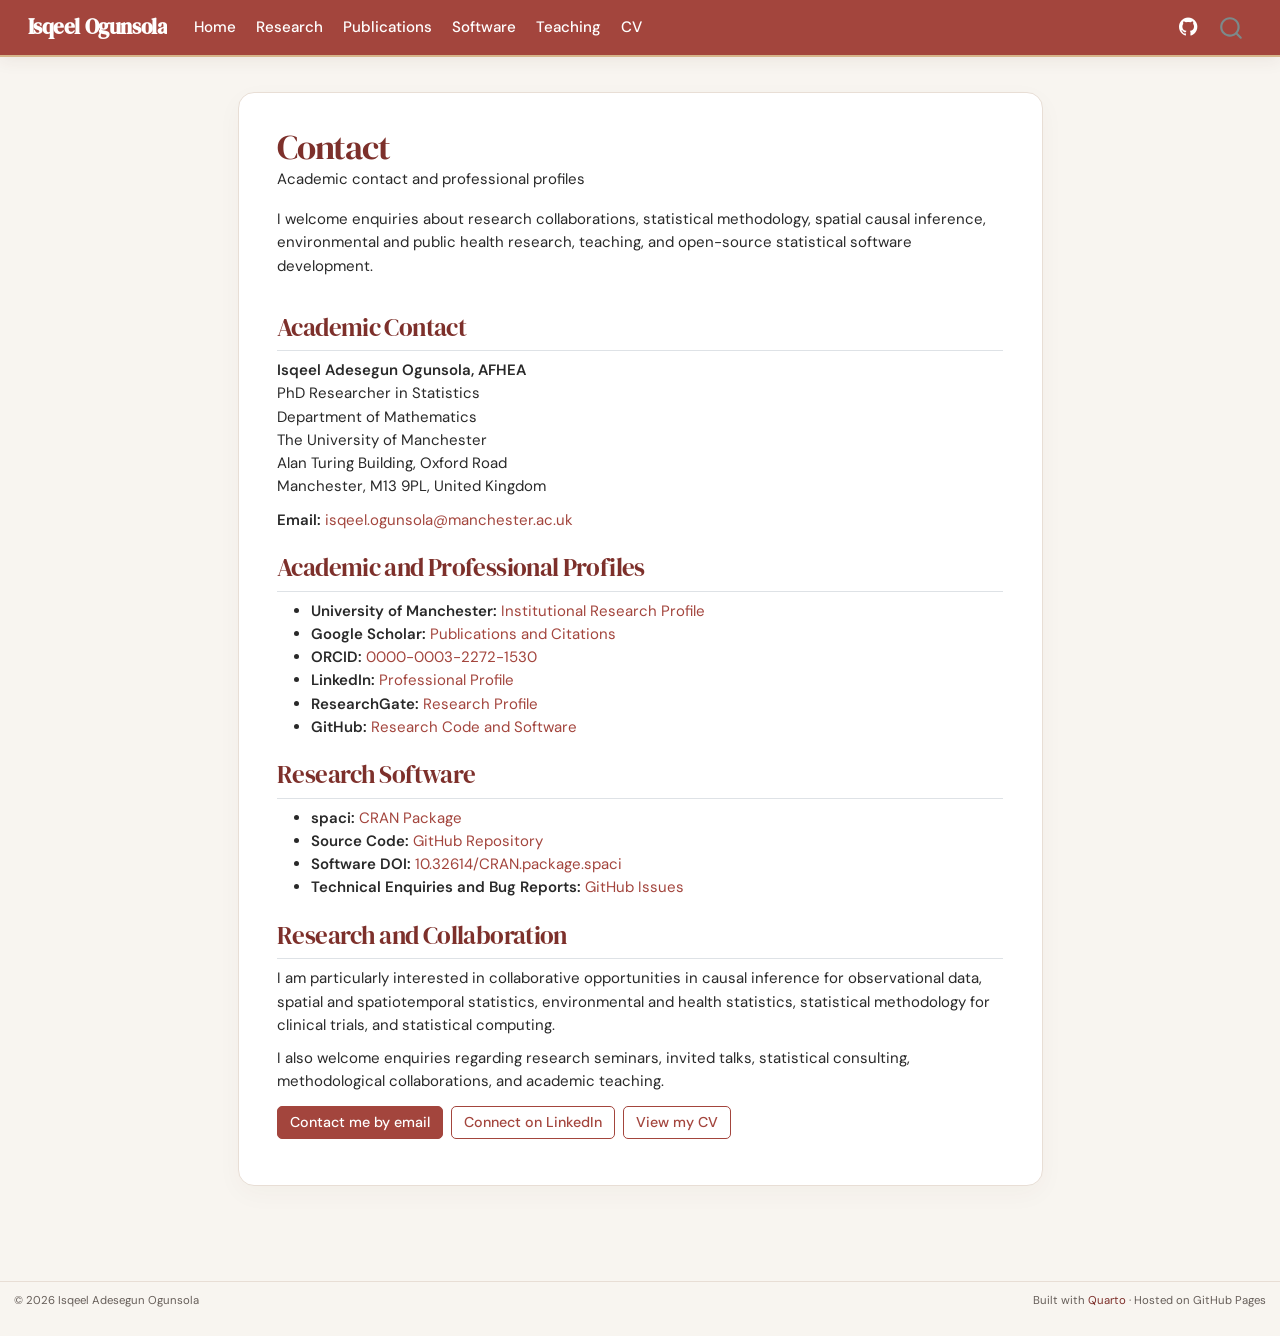
==== contact.html @ f3496611 "Built site for gh-pages" ====
<!DOCTYPE html>
<html xmlns="http://www.w3.org/1999/xhtml" lang="en" xml:lang="en"><head>

<meta charset="utf-8">
<meta name="generator" content="quarto-1.9.36">

<meta name="viewport" content="width=device-width, initial-scale=1.0, user-scalable=yes">

<meta name="description" content="Academic contact and professional profiles">

<title>Contact – Isqeel A. Ogunsola</title>
<style>
/* Default styles provided by pandoc.
** See https://pandoc.org/MANUAL.html#variables-for-html for config info.
*/
code{white-space: pre-wrap;}
span.smallcaps{font-variant: small-caps;}
div.columns{display: flex; gap: min(4vw, 1.5em);}
div.column{flex: auto; overflow-x: auto;}
div.hanging-indent{margin-left: 1.5em; text-indent: -1.5em;}
ul.task-list{list-style: none;}
ul.task-list li input[type="checkbox"] {
  width: 0.8em;
  margin: 0 0.8em 0.2em -1em; /* quarto-specific, see https://github.com/quarto-dev/quarto-cli/issues/4556 */ 
  vertical-align: middle;
}
</style>


<script src="site_libs/quarto-nav/quarto-nav.js"></script>
<script src="site_libs/clipboard/clipboard.min.js"></script>
<script src="site_libs/quarto-search/autocomplete.umd.js"></script>
<script src="site_libs/quarto-search/fuse.min.js"></script>
<script src="site_libs/quarto-search/quarto-search.js"></script>
<meta name="quarto:offset" content="./">
<link href="./assets/favicon.svg" rel="icon" type="image/svg+xml">
<script src="site_libs/quarto-html/quarto.js" type="module"></script>
<script src="site_libs/quarto-html/tabsets/tabsets.js" type="module"></script>
<script src="site_libs/quarto-html/popper.min.js"></script>
<script src="site_libs/quarto-html/tippy.umd.min.js"></script>
<script src="site_libs/quarto-html/anchor.min.js"></script>
<link href="site_libs/quarto-html/tippy.css" rel="stylesheet">
<link href="site_libs/quarto-html/quarto-syntax-highlighting-845c23b38eaddc0f92fda52bfe77a8c8.css" rel="stylesheet" id="quarto-text-highlighting-styles">
<script src="site_libs/bootstrap/bootstrap.min.js"></script>
<link href="site_libs/bootstrap/bootstrap-icons.css" rel="stylesheet">
<link href="site_libs/bootstrap/bootstrap-8cdd60887994a5fa63dda95aa2a8272b.min.css" rel="stylesheet" append-hash="true" id="quarto-bootstrap" data-mode="light">
<script id="quarto-search-options" type="application/json">{
  "location": "navbar",
  "copy-button": false,
  "collapse-after": 3,
  "panel-placement": "end",
  "type": "overlay",
  "limit": 50,
  "keyboard-shortcut": [
    "f",
    "/",
    "s"
  ],
  "show-item-context": false,
  "language": {
    "search-no-results-text": "No results",
    "search-matching-documents-text": "matching documents",
    "search-copy-link-title": "Copy link to search",
    "search-hide-matches-text": "Hide additional matches",
    "search-more-match-text": "more match in this document",
    "search-more-matches-text": "more matches in this document",
    "search-clear-button-title": "Clear",
    "search-text-placeholder": "",
    "search-detached-cancel-button-title": "Cancel",
    "search-submit-button-title": "Submit",
    "search-label": "Search"
  }
}</script>
<style>html{ scroll-behavior: smooth; }</style>


<link rel="stylesheet" href="styles.css">
<meta property="og:title" content="Contact – Isqeel A. Ogunsola">
<meta property="og:description" content="Academic contact and professional profiles">
<meta property="og:site_name" content="Isqeel A. Ogunsola">
</head>

<body class="nav-fixed fullcontent quarto-light">

<div id="quarto-search-results"></div>
  <header id="quarto-header" class="headroom fixed-top">
    <nav class="navbar navbar-expand-lg " data-bs-theme="dark">
      <div class="navbar-container container-fluid">
      <div class="navbar-brand-container mx-auto">
    <a class="navbar-brand" href="./index.html">
    <span class="navbar-title">Isqeel Ogunsola</span>
    </a>
  </div>
            <div id="quarto-search" class="" title="Search"></div>
          <button class="navbar-toggler" type="button" data-bs-toggle="collapse" data-bs-target="#navbarCollapse" aria-controls="navbarCollapse" role="menu" aria-expanded="false" aria-label="Toggle navigation" onclick="if (window.quartoToggleHeadroom) { window.quartoToggleHeadroom(); }">
  <span class="navbar-toggler-icon"></span>
</button>
          <div class="collapse navbar-collapse" id="navbarCollapse">
            <ul class="navbar-nav navbar-nav-scroll me-auto">
  <li class="nav-item">
    <a class="nav-link" href="./index.html"> 
<span class="menu-text">Home</span></a>
  </li>  
  <li class="nav-item">
    <a class="nav-link" href="./research.html"> 
<span class="menu-text">Research</span></a>
  </li>  
  <li class="nav-item">
    <a class="nav-link" href="./publications.html"> 
<span class="menu-text">Publications</span></a>
  </li>  
  <li class="nav-item">
    <a class="nav-link" href="./software.html"> 
<span class="menu-text">Software</span></a>
  </li>  
  <li class="nav-item">
    <a class="nav-link" href="./teaching.html"> 
<span class="menu-text">Teaching</span></a>
  </li>  
  <li class="nav-item">
    <a class="nav-link" href="./assets/Isqeel_Ogunsola_CV.pdf" target="_blank"> 
<span class="menu-text">CV</span></a>
  </li>  
</ul>
            <ul class="navbar-nav navbar-nav-scroll ms-auto">
  <li class="nav-item compact">
    <a class="nav-link" href="https://github.com/Ogunsolaia"> <i class="bi bi-github" role="img" aria-label="GitHub">
</i> 
<span class="menu-text"></span></a>
  </li>  
</ul>
          </div> <!-- /navcollapse -->
            <div class="quarto-navbar-tools">
</div>
      </div> <!-- /container-fluid -->
    </nav>
</header>
<!-- content -->
<div id="quarto-content" class="quarto-container page-columns page-rows-contents page-layout-article page-navbar">
<!-- sidebar -->
<!-- margin-sidebar -->
    
<!-- main -->
<main class="content" id="quarto-document-content">

<header id="title-block-header" class="quarto-title-block default">
<div class="quarto-title">
<h1 class="title">Contact</h1>
</div>

<div>
  <div class="description">
    Academic contact and professional profiles
  </div>
</div>


<div class="quarto-title-meta">

    
  
    
  </div>
  


</header>


<p>I welcome enquiries about research collaborations, statistical methodology, spatial causal inference, environmental and public health research, teaching, and open-source statistical software development.</p>
<section id="academic-contact" class="level2">
<h2 class="anchored" data-anchor-id="academic-contact">Academic Contact</h2>
<p><strong>Isqeel Adesegun Ogunsola, AFHEA</strong><br>
PhD Researcher in Statistics<br>
Department of Mathematics<br>
The University of Manchester<br>
Alan Turing Building, Oxford Road<br>
Manchester, M13 9PL, United Kingdom</p>
<p><strong>Email:</strong> <a href="mailto:isqeel.ogunsola@manchester.ac.uk">isqeel.ogunsola@manchester.ac.uk</a></p>
</section>
<section id="academic-and-professional-profiles" class="level2">
<h2 class="anchored" data-anchor-id="academic-and-professional-profiles">Academic and Professional Profiles</h2>
<ul>
<li><strong>University of Manchester:</strong> <a href="https://research.manchester.ac.uk/en/persons/isqeel-ogunsola/">Institutional Research Profile</a></li>
<li><strong>Google Scholar:</strong> <a href="https://scholar.google.com/citations?user=b1FDqykAAAAJ&amp;hl=en">Publications and Citations</a></li>
<li><strong>ORCID:</strong> <a href="https://orcid.org/0000-0003-2272-1530">0000-0003-2272-1530</a></li>
<li><strong>LinkedIn:</strong> <a href="https://uk.linkedin.com/in/isqeel-ogunsola-afhe-b33a8a13b">Professional Profile</a></li>
<li><strong>ResearchGate:</strong> <a href="https://www.researchgate.net/profile/Isqeel-Ogunsola">Research Profile</a></li>
<li><strong>GitHub:</strong> <a href="https://github.com/Ogunsolaia">Research Code and Software</a></li>
</ul>
</section>
<section id="research-software" class="level2">
<h2 class="anchored" data-anchor-id="research-software">Research Software</h2>
<ul>
<li><strong>spaci:</strong> <a href="https://cran.r-project.org/package=spaci">CRAN Package</a></li>
<li><strong>Source Code:</strong> <a href="https://github.com/Ogunsolaia/spaci">GitHub Repository</a></li>
<li><strong>Software DOI:</strong> <a href="https://doi.org/10.32614/CRAN.package.spaci">10.32614/CRAN.package.spaci</a></li>
<li><strong>Technical Enquiries and Bug Reports:</strong> <a href="https://github.com/Ogunsolaia/spaci/issues">GitHub Issues</a></li>
</ul>
</section>
<section id="research-and-collaboration" class="level2">
<h2 class="anchored" data-anchor-id="research-and-collaboration">Research and Collaboration</h2>
<p>I am particularly interested in collaborative opportunities in causal inference for observational data, spatial and spatiotemporal statistics, environmental and health statistics, statistical methodology for clinical trials, and statistical computing.</p>
<p>I also welcome enquiries regarding research seminars, invited talks, statistical consulting, methodological collaborations, and academic teaching.</p>
<p><a href="mailto:isqeel.ogunsola@manchester.ac.uk" class="btn btn-primary">Contact me by email</a> <a href="https://uk.linkedin.com/in/isqeel-ogunsola-afhe-b33a8a13b" class="btn btn-outline-primary">Connect on LinkedIn</a> <a href="./cv.html" class="btn btn-outline-primary">View my CV</a></p>


</section>

</main> <!-- /main -->
<script id="quarto-html-after-body" type="application/javascript">
  window.document.addEventListener("DOMContentLoaded", function (event) {
    const icon = "";
    const anchorJS = new window.AnchorJS();
    anchorJS.options = {
      placement: 'right',
      icon: icon
    };
    anchorJS.add('.anchored');
    const isCodeAnnotation = (el) => {
      for (const clz of el.classList) {
        if (clz.startsWith('code-annotation-')) {                     
          return true;
        }
      }
      return false;
    }
    const onCopySuccess = function(e) {
      // button target
      const button = e.trigger;
      // don't keep focus
      button.blur();
      // flash "checked"
      button.classList.add('code-copy-button-checked');
      var currentTitle = button.getAttribute("title");
      button.setAttribute("title", "Copied!");
      let tooltip;
      if (window.bootstrap) {
        button.setAttribute("data-bs-toggle", "tooltip");
        button.setAttribute("data-bs-placement", "left");
        button.setAttribute("data-bs-title", "Copied!");
        tooltip = new bootstrap.Tooltip(button, 
          { trigger: "manual", 
            customClass: "code-copy-button-tooltip",
            offset: [0, -8]});
        tooltip.show();    
      }
      setTimeout(function() {
        if (tooltip) {
          tooltip.hide();
          button.removeAttribute("data-bs-title");
          button.removeAttribute("data-bs-toggle");
          button.removeAttribute("data-bs-placement");
        }
        button.setAttribute("title", currentTitle);
        button.classList.remove('code-copy-button-checked');
      }, 1000);
      // clear code selection
      e.clearSelection();
    }
    const getTextToCopy = function(trigger) {
      const outerScaffold = trigger.parentElement.cloneNode(true);
      const codeEl = outerScaffold.querySelector('code');
      for (const childEl of codeEl.children) {
        if (isCodeAnnotation(childEl)) {
          childEl.remove();
        }
      }
      return codeEl.innerText;
    }
    const clipboard = new window.ClipboardJS('.code-copy-button:not([data-in-quarto-modal])', {
      text: getTextToCopy
    });
    clipboard.on('success', onCopySuccess);
    if (window.document.getElementById('quarto-embedded-source-code-modal')) {
      const clipboardModal = new window.ClipboardJS('.code-copy-button[data-in-quarto-modal]', {
        text: getTextToCopy,
        container: window.document.getElementById('quarto-embedded-source-code-modal')
      });
      clipboardModal.on('success', onCopySuccess);
    }
      var localhostRegex = new RegExp(/^(?:http|https):\/\/localhost\:?[0-9]*\//);
      var mailtoRegex = new RegExp(/^mailto:/);
        var filterRegex = new RegExp("https:\/\/ogunsolaia\.github\.io");
      var isInternal = (href) => {
          return filterRegex.test(href) || localhostRegex.test(href) || mailtoRegex.test(href);
      }
      // Inspect non-navigation links and adorn them if external
     var links = window.document.querySelectorAll('a[href]:not(.nav-link):not(.navbar-brand):not(.toc-action):not(.sidebar-link):not(.sidebar-item-toggle):not(.pagination-link):not(.no-external):not([aria-hidden]):not(.dropdown-item):not(.quarto-navigation-tool):not(.about-link)');
      for (var i=0; i<links.length; i++) {
        const link = links[i];
        if (!isInternal(link.href)) {
          // undo the damage that might have been done by quarto-nav.js in the case of
          // links that we want to consider external
          if (link.dataset.originalHref !== undefined) {
            link.href = link.dataset.originalHref;
          }
            // target, if specified
            link.setAttribute("target", "_blank");
            if (link.getAttribute("rel") === null) {
              link.setAttribute("rel", "noopener");
            }
        }
      }
    function tippyHover(el, contentFn, onTriggerFn, onUntriggerFn) {
      const config = {
        allowHTML: true,
        maxWidth: 500,
        delay: 100,
        arrow: false,
        appendTo: function(el) {
            return el.parentElement;
        },
        interactive: true,
        interactiveBorder: 10,
        theme: 'quarto',
        placement: 'bottom-start',
      };
      if (contentFn) {
        config.content = contentFn;
      }
      if (onTriggerFn) {
        config.onTrigger = onTriggerFn;
      }
      if (onUntriggerFn) {
        config.onUntrigger = onUntriggerFn;
      }
      window.tippy(el, config); 
    }
    const noterefs = window.document.querySelectorAll('a[role="doc-noteref"]');
    for (var i=0; i<noterefs.length; i++) {
      const ref = noterefs[i];
      tippyHover(ref, function() {
        // use id or data attribute instead here
        let href = ref.getAttribute('data-footnote-href') || ref.getAttribute('href');
        try { href = new URL(href).hash; } catch {}
        const id = href.replace(/^#\/?/, "");
        const note = window.document.getElementById(id);
        if (note) {
          return note.innerHTML;
        } else {
          return "";
        }
      });
    }
    const xrefs = window.document.querySelectorAll('a.quarto-xref');
    const processXRef = (id, note) => {
      // Strip column container classes
      const stripColumnClz = (el) => {
        el.classList.remove("page-full", "page-columns");
        if (el.children) {
          for (const child of el.children) {
            stripColumnClz(child);
          }
        }
      }
      stripColumnClz(note)
      if (id === null || id.startsWith('sec-')) {
        // Special case sections, only their first couple elements
        const container = document.createElement("div");
        if (note.children && note.children.length > 2) {
          container.appendChild(note.children[0].cloneNode(true));
          for (let i = 1; i < note.children.length; i++) {
            const child = note.children[i];
            if (child.tagName === "P" && child.innerText === "") {
              continue;
            } else {
              container.appendChild(child.cloneNode(true));
              break;
            }
          }
          if (window.Quarto?.typesetMath) {
            window.Quarto.typesetMath(container);
          }
          return container.innerHTML
        } else {
          if (window.Quarto?.typesetMath) {
            window.Quarto.typesetMath(note);
          }
          return note.innerHTML;
        }
      } else {
        // Remove any anchor links if they are present
        const anchorLink = note.querySelector('a.anchorjs-link');
        if (anchorLink) {
          anchorLink.remove();
        }
        if (window.Quarto?.typesetMath) {
          window.Quarto.typesetMath(note);
        }
        if (note.classList.contains("callout")) {
          return note.outerHTML;
        } else {
          return note.innerHTML;
        }
      }
    }
    for (var i=0; i<xrefs.length; i++) {
      const xref = xrefs[i];
      tippyHover(xref, undefined, function(instance) {
        instance.disable();
        let url = xref.getAttribute('href');
        let hash = undefined; 
        if (url.startsWith('#')) {
          hash = url;
        } else {
          try { hash = new URL(url).hash; } catch {}
        }
        if (hash) {
          const id = hash.replace(/^#\/?/, "");
          const note = window.document.getElementById(id);
          if (note !== null) {
            try {
              const html = processXRef(id, note.cloneNode(true));
              instance.setContent(html);
            } finally {
              instance.enable();
              instance.show();
            }
          } else {
            // See if we can fetch this
            fetch(url.split('#')[0])
            .then(res => res.text())
            .then(html => {
              const parser = new DOMParser();
              const htmlDoc = parser.parseFromString(html, "text/html");
              const note = htmlDoc.getElementById(id);
              if (note !== null) {
                const html = processXRef(id, note);
                instance.setContent(html);
              } 
            }).finally(() => {
              instance.enable();
              instance.show();
            });
          }
        } else {
          // See if we can fetch a full url (with no hash to target)
          // This is a special case and we should probably do some content thinning / targeting
          fetch(url)
          .then(res => res.text())
          .then(html => {
            const parser = new DOMParser();
            const htmlDoc = parser.parseFromString(html, "text/html");
            const note = htmlDoc.querySelector('main.content');
            if (note !== null) {
              // This should only happen for chapter cross references
              // (since there is no id in the URL)
              // remove the first header
              if (note.children.length > 0 && note.children[0].tagName === "HEADER") {
                note.children[0].remove();
              }
              const html = processXRef(null, note);
              instance.setContent(html);
            } 
          }).finally(() => {
            instance.enable();
            instance.show();
          });
        }
      }, function(instance) {
      });
    }
        let selectedAnnoteEl;
        const selectorForAnnotation = ( cell, annotation) => {
          let cellAttr = 'data-code-cell="' + cell + '"';
          let lineAttr = 'data-code-annotation="' +  annotation + '"';
          const selector = 'span[' + cellAttr + '][' + lineAttr + ']';
          return selector;
        }
        const selectCodeLines = (annoteEl) => {
          const doc = window.document;
          const targetCell = annoteEl.getAttribute("data-target-cell");
          const targetAnnotation = annoteEl.getAttribute("data-target-annotation");
          const annoteSpan = window.document.querySelector(selectorForAnnotation(targetCell, targetAnnotation));
          const lines = annoteSpan.getAttribute("data-code-lines").split(",");
          const lineIds = lines.map((line) => {
            return targetCell + "-" + line;
          })
          let top = null;
          let height = null;
          let parent = null;
          if (lineIds.length > 0) {
              //compute the position of the single el (top and bottom and make a div)
              const el = window.document.getElementById(lineIds[0]);
              top = el.offsetTop;
              height = el.offsetHeight;
              parent = el.parentElement.parentElement;
            if (lineIds.length > 1) {
              const lastEl = window.document.getElementById(lineIds[lineIds.length - 1]);
              const bottom = lastEl.offsetTop + lastEl.offsetHeight;
              height = bottom - top;
            }
            if (top !== null && height !== null && parent !== null) {
              // cook up a div (if necessary) and position it 
              let div = window.document.getElementById("code-annotation-line-highlight");
              if (div === null) {
                div = window.document.createElement("div");
                div.setAttribute("id", "code-annotation-line-highlight");
                div.style.position = 'absolute';
                parent.appendChild(div);
              }
              div.style.top = top - 2 + "px";
              div.style.height = height + 4 + "px";
              div.style.left = 0;
              let gutterDiv = window.document.getElementById("code-annotation-line-highlight-gutter");
              if (gutterDiv === null) {
                gutterDiv = window.document.createElement("div");
                gutterDiv.setAttribute("id", "code-annotation-line-highlight-gutter");
                gutterDiv.style.position = 'absolute';
                const codeCell = window.document.getElementById(targetCell);
                const gutter = codeCell.querySelector('.code-annotation-gutter');
                gutter.appendChild(gutterDiv);
              }
              gutterDiv.style.top = top - 2 + "px";
              gutterDiv.style.height = height + 4 + "px";
            }
            selectedAnnoteEl = annoteEl;
          }
        };
        const unselectCodeLines = () => {
          const elementsIds = ["code-annotation-line-highlight", "code-annotation-line-highlight-gutter"];
          elementsIds.forEach((elId) => {
            const div = window.document.getElementById(elId);
            if (div) {
              div.remove();
            }
          });
          selectedAnnoteEl = undefined;
        };
          // Handle positioning of the toggle
      window.addEventListener(
        "resize",
        throttle(() => {
          elRect = undefined;
          if (selectedAnnoteEl) {
            selectCodeLines(selectedAnnoteEl);
          }
        }, 10)
      );
      function throttle(fn, ms) {
      let throttle = false;
      let timer;
        return (...args) => {
          if(!throttle) { // first call gets through
              fn.apply(this, args);
              throttle = true;
          } else { // all the others get throttled
              if(timer) clearTimeout(timer); // cancel #2
              timer = setTimeout(() => {
                fn.apply(this, args);
                timer = throttle = false;
              }, ms);
          }
        };
      }
        // Attach click handler to the DT
        const annoteDls = window.document.querySelectorAll('dt[data-target-cell]');
        for (const annoteDlNode of annoteDls) {
          annoteDlNode.addEventListener('click', (event) => {
            const clickedEl = event.target;
            if (clickedEl !== selectedAnnoteEl) {
              unselectCodeLines();
              const activeEl = window.document.querySelector('dt[data-target-cell].code-annotation-active');
              if (activeEl) {
                activeEl.classList.remove('code-annotation-active');
              }
              selectCodeLines(clickedEl);
              clickedEl.classList.add('code-annotation-active');
            } else {
              // Unselect the line
              unselectCodeLines();
              clickedEl.classList.remove('code-annotation-active');
            }
          });
        }
    const findCites = (el) => {
      const parentEl = el.parentElement;
      if (parentEl) {
        const cites = parentEl.dataset.cites;
        if (cites) {
          return {
            el,
            cites: cites.split(' ')
          };
        } else {
          return findCites(el.parentElement)
        }
      } else {
        return undefined;
      }
    };
    var bibliorefs = window.document.querySelectorAll('a[role="doc-biblioref"]');
    for (var i=0; i<bibliorefs.length; i++) {
      const ref = bibliorefs[i];
      const citeInfo = findCites(ref);
      if (citeInfo) {
        tippyHover(citeInfo.el, function() {
          var popup = window.document.createElement('div');
          citeInfo.cites.forEach(function(cite) {
            var citeDiv = window.document.createElement('div');
            citeDiv.classList.add('hanging-indent');
            citeDiv.classList.add('csl-entry');
            var biblioDiv = window.document.getElementById('ref-' + cite);
            if (biblioDiv) {
              citeDiv.innerHTML = biblioDiv.innerHTML;
            }
            popup.appendChild(citeDiv);
          });
          return popup.innerHTML;
        });
      }
    }
  });
  </script>
</div> <!-- /content -->
<footer class="footer">
  <div class="nav-footer">
    <div class="nav-footer-left">
<p>© 2026 Isqeel Adesegun Ogunsola</p>
</div>   
    <div class="nav-footer-center">
      &nbsp;
    </div>
    <div class="nav-footer-right">
<p>Built with <a href="https://quarto.org/">Quarto</a> · Hosted on GitHub Pages</p>
</div>
  </div>
</footer>




<script src="site_libs/quarto-html/zenscroll-min.js"></script>
</body></html>
---- site_libs/quarto-html/tippy.css ----
.tippy-box[data-animation=fade][data-state=hidden]{opacity:0}[data-tippy-root]{max-width:calc(100vw - 10px)}.tippy-box{position:relative;background-color:#333;color:#fff;border-radius:4px;font-size:14px;line-height:1.4;white-space:normal;outline:0;transition-property:transform,visibility,opacity}.tippy-box[data-placement^=top]>.tippy-arrow{bottom:0}.tippy-box[data-placement^=top]>.tippy-arrow:before{bottom:-7px;left:0;border-width:8px 8px 0;border-top-color:initial;transform-origin:center top}.tippy-box[data-placement^=bottom]>.tippy-arrow{top:0}.tippy-box[data-placement^=bottom]>.tippy-arrow:before{top:-7px;left:0;border-width:0 8px 8px;border-bottom-color:initial;transform-origin:center bottom}.tippy-box[data-placement^=left]>.tippy-arrow{right:0}.tippy-box[data-placement^=left]>.tippy-arrow:before{border-width:8px 0 8px 8px;border-left-color:initial;right:-7px;transform-origin:center left}.tippy-box[data-placement^=right]>.tippy-arrow{left:0}.tippy-box[data-placement^=right]>.tippy-arrow:before{left:-7px;border-width:8px 8px 8px 0;border-right-color:initial;transform-origin:center right}.tippy-box[data-inertia][data-state=visible]{transition-timing-function:cubic-bezier(.54,1.5,.38,1.11)}.tippy-arrow{width:16px;height:16px;color:#333}.tippy-arrow:before{content:"";position:absolute;border-color:transparent;border-style:solid}.tippy-content{position:relative;padding:5px 9px;z-index:1}
---- site_libs/quarto-html/quarto-syntax-highlighting-845c23b38eaddc0f92fda52bfe77a8c8.css ----
/* quarto syntax highlight colors */
:root {
  --quarto-hl-ot-color: #003B4F;
  --quarto-hl-at-color: #657422;
  --quarto-hl-ss-color: #20794D;
  --quarto-hl-an-color: #5E5E5E;
  --quarto-hl-fu-color: #4758AB;
  --quarto-hl-st-color: #20794D;
  --quarto-hl-cf-color: #003B4F;
  --quarto-hl-op-color: #5E5E5E;
  --quarto-hl-er-color: #AD0000;
  --quarto-hl-bn-color: #AD0000;
  --quarto-hl-al-color: #AD0000;
  --quarto-hl-va-color: #111111;
  --quarto-hl-bu-color: inherit;
  --quarto-hl-ex-color: inherit;
  --quarto-hl-pp-color: #AD0000;
  --quarto-hl-in-color: #5E5E5E;
  --quarto-hl-vs-color: #20794D;
  --quarto-hl-wa-color: #5E5E5E;
  --quarto-hl-do-color: #5E5E5E;
  --quarto-hl-im-color: #00769E;
  --quarto-hl-ch-color: #20794D;
  --quarto-hl-dt-color: #AD0000;
  --quarto-hl-fl-color: #AD0000;
  --quarto-hl-co-color: #5E5E5E;
  --quarto-hl-cv-color: #5E5E5E;
  --quarto-hl-cn-color: #8f5902;
  --quarto-hl-sc-color: #5E5E5E;
  --quarto-hl-dv-color: #AD0000;
  --quarto-hl-kw-color: #003B4F;
}

/* other quarto variables */
:root {
  --quarto-font-monospace: SFMono-Regular, Menlo, Monaco, Consolas, "Liberation Mono", "Courier New", monospace;
}

/* syntax highlight based on Pandoc's rules */
pre > code.sourceCode > span {
  color: #003B4F;
}

code.sourceCode > span {
  color: #003B4F;
}

div.sourceCode,
div.sourceCode pre.sourceCode {
  color: #003B4F;
}

/* Normal */
code span {
  color: #003B4F;
}

/* Alert */
code span.al {
  color: #AD0000;
  font-style: inherit;
}

/* Annotation */
code span.an {
  color: #5E5E5E;
  font-style: inherit;
}

/* Attribute */
code span.at {
  color: #657422;
  font-style: inherit;
}

/* BaseN */
code span.bn {
  color: #AD0000;
  font-style: inherit;
}

/* BuiltIn */
code span.bu {
  font-style: inherit;
}

/* ControlFlow */
code span.cf {
  color: #003B4F;
  font-weight: bold;
  font-style: inherit;
}

/* Char */
code span.ch {
  color: #20794D;
  font-style: inherit;
}

/* Constant */
code span.cn {
  color: #8f5902;
  font-style: inherit;
}

/* Comment */
code span.co {
  color: #5E5E5E;
  font-style: inherit;
}

/* CommentVar */
code span.cv {
  color: #5E5E5E;
  font-style: italic;
}

/* Documentation */
code span.do {
  color: #5E5E5E;
  font-style: italic;
}

/* DataType */
code span.dt {
  color: #AD0000;
  font-style: inherit;
}

/* DecVal */
code span.dv {
  color: #AD0000;
  font-style: inherit;
}

/* Error */
code span.er {
  color: #AD0000;
  font-style: inherit;
}

/* Extension */
code span.ex {
  font-style: inherit;
}

/* Float */
code span.fl {
  color: #AD0000;
  font-style: inherit;
}

/* Function */
code span.fu {
  color: #4758AB;
  font-style: inherit;
}

/* Import */
code span.im {
  color: #00769E;
  font-style: inherit;
}

/* Information */
code span.in {
  color: #5E5E5E;
  font-style: inherit;
}

/* Keyword */
code span.kw {
  color: #003B4F;
  font-weight: bold;
  font-style: inherit;
}

/* Operator */
code span.op {
  color: #5E5E5E;
  font-style: inherit;
}

/* Other */
code span.ot {
  color: #003B4F;
  font-style: inherit;
}

/* Preprocessor */
code span.pp {
  color: #AD0000;
  font-style: inherit;
}

/* SpecialChar */
code span.sc {
  color: #5E5E5E;
  font-style: inherit;
}

/* SpecialString */
code span.ss {
  color: #20794D;
  font-style: inherit;
}

/* String */
code span.st {
  color: #20794D;
  font-style: inherit;
}

/* Variable */
code span.va {
  color: #111111;
  font-style: inherit;
}

/* VerbatimString */
code span.vs {
  color: #20794D;
  font-style: inherit;
}

/* Warning */
code span.wa {
  color: #5E5E5E;
  font-style: italic;
}

.prevent-inlining {
  content: "</";
}

/*# sourceMappingURL=ac89f0bb514bba72461919f78549e31c.css.map */
---- styles.css ----
@import url('https://fonts.googleapis.com/css2?family=DM+Sans:wght@400;500;600;700;800&family=DM+Serif+Display&display=swap');

/* =========================================
   BRICK RED ACADEMIC WEBSITE
   Main colour settings
   ========================================= */

:root {
  --brick-red: #A3453D;
  --brick-dark: #7D302B;
  --champagne: #D6B58A;

  --paper: #F8F5F0;
  --ink: #292929;
  --muted: #665E59;
  --border: #E8DED5;
  --white: #FFFFFF;

  --shadow: 0 16px 42px rgba(85, 45, 39, 0.09);

  /* Bootstrap colours */
  --bs-primary: #A3453D;
  --bs-primary-rgb: 163, 69, 61;

  --bs-link-color: #A3453D;
  --bs-link-hover-color: #7D302B;
}

/* =========================================
   GENERAL WEBSITE APPEARANCE
   ========================================= */

html {
  scroll-behavior: smooth;
}

body {
  background: var(--paper);
  color: var(--ink);
  font-family: 'DM Sans', system-ui, sans-serif;
  line-height: 1.72;
}

/* Headings */

h1, h2, h3, h4 {
  color: var(--brick-dark);
  letter-spacing: -0.025em;
}

h1 {
  font-family: 'DM Serif Display', Georgia, serif;
  font-weight: 400;
  letter-spacing: -0.035em;
}

h2 {
  font-weight: 700;
}

/* Links */

a {
  color: var(--brick-red);
  text-underline-offset: 3px;
}

a:hover {
  color: var(--brick-dark);
}

a:focus-visible,
button:focus-visible {
  outline: 3px solid var(--champagne);
  outline-offset: 3px;
}

/* =========================================
   NAVIGATION BAR
   ========================================= */

.navbar {
  background-color: var(--brick-red) !important;
  border-bottom: 2px solid var(--champagne);

  box-shadow: 0 4px 24px rgba(85, 45, 39, 0.10);

  padding-block: 0.75rem;
}

/* Website name */

.navbar .navbar-brand {
  color: var(--white) !important;
  font-weight: 800;
  letter-spacing: -0.02em;
}

/* Navigation links */

.navbar .nav-link {
  color: var(--white) !important;
  font-weight: 650;

  border-radius: 8px;
  padding-inline: 0.75rem !important;

  transition: background-color 0.2s ease,
              color 0.2s ease;
}

/* Hover effect */

.navbar .nav-link:hover {
  background-color: rgba(255,255,255,0.16);
  color: var(--white) !important;
}

/* Active navigation item */

.navbar .nav-link.active,
.navbar .nav-link[aria-current="page"] {
  background-color: var(--champagne) !important;
  color: #292929 !important;

  border-radius: 10px;
  font-weight: 700;
}

/* Mobile navigation toggle */

.navbar .navbar-toggler {
  border-color: rgba(255,255,255,0.65);
  color: var(--white);
}

.navbar .navbar-toggler-icon {
  filter: brightness(0) invert(1);
}

/* Navbar icons */

.navbar .quarto-navbar-tools a,
.navbar .quarto-navbar-tools .quarto-navigation-tool,
.navbar .navbar-brand .bi {
  color: var(--white) !important;
}

/* =========================================
   HOMEPAGE HERO SECTION
   ========================================= */

.hero {
  background:
    radial-gradient(
      circle at 95% 0%,
      #F2E3D7 0,
      transparent 37%
    ),
    linear-gradient(
      135deg,
      #F8F5F0,
      #FFFFFF 85%
    );

  border-bottom: 1px solid var(--border);

  padding: 4.5rem max(
    1.5rem,
    calc((100vw - 1160px) / 2)
  );
}

.hero-grid {
  display: grid;
  grid-template-columns: 295px minmax(0, 1fr);

  gap: 4.25rem;
  align-items: center;

  max-width: 1160px;
  margin: auto;
}

/* =========================================
   PROFILE SIDEBAR
   ========================================= */

.profile-panel {
  background: var(--white);
  border: 1px solid var(--border);

  border-radius: 20px;
  padding: 1.7rem;

  text-align: center;
  box-shadow: var(--shadow);

  position: relative;
  overflow: hidden;
}

/* Decorative top border */

.profile-panel::before {
  content: '';

  height: 7px;
  position: absolute;
  inset: 0 0 auto;

  background: linear-gradient(
    90deg,
    var(--brick-red),
    var(--champagne)
  );
}

/* Profile photograph */

.profile-photo {
  width: 100%;
  max-width: 202px;

  aspect-ratio: 1 / 1;
  object-fit: cover;

  border-radius: 50%;

  margin: 0 auto 1.25rem;

  border: 5px solid #F0E1D5;
}

/* Profile name */

.profile-panel h3 {
  font-size: 1.25rem;
  margin-bottom: 0.4rem;
  font-weight: 800;
}

.profile-panel p {
  color: var(--muted);
  font-size: 0.93rem;
}

.profile-panel a {
  font-weight: 650;
}

/* =========================================
   HOMEPAGE INTRODUCTION
   ========================================= */

.hero-copy h1 {
  font-size: clamp(2.75rem, 5vw, 4.6rem);

  line-height: 1.08;
  margin-bottom: 1.25rem;
}

.hero-copy p {
  font-size: 1.12rem;
  max-width: 730px;

  color: #504842;
}

.hero-copy strong {
  color: var(--brick-dark);
}

/* =========================================
   CONTENT LAYOUT
   ========================================= */

.content-wrap {
  max-width: 1160px;
  margin: 0 auto;

  padding: 3.4rem 1.5rem;
}

/* =========================================
   RESEARCH AND FEATURE CARDS
   ========================================= */

.feature-grid {
  display: grid;

  grid-template-columns:
    repeat(3, minmax(0, 1fr));

  gap: 1.4rem;
  margin: 1.8rem 0 3rem;
}

.feature-card {
  border: 1px solid var(--border);
  border-radius: 16px;

  padding: 1.65rem;
  background: var(--white);

  box-shadow:
    0 9px 30px rgba(85, 45, 39, 0.045);

  transition:
    transform 0.2s ease,
    box-shadow 0.2s ease;
}

.feature-card:hover {
  transform: translateY(-4px);
  box-shadow: var(--shadow);
}

.feature-card h3 {
  margin-top: 0;
  font-size: 1.24rem;
  font-weight: 800;
}

.feature-card a {
  font-weight: 750;
}

/* =========================================
   BUTTONS
   ========================================= */

.btn {
  border-radius: 9px;
  font-weight: 700;

  padding: 0.7rem 1.15rem;
  margin: 0.45rem 0.45rem 0.45rem 0;

  transition:
    background-color 0.2s ease,
    border-color 0.2s ease;
}

/* Primary button */

.btn-primary {
  background: var(--brick-red) !important;
  border-color: var(--brick-red) !important;

  color: var(--white) !important;
}

.btn-primary:hover {
  background: var(--brick-dark) !important;
  border-color: var(--brick-dark) !important;
}

/* Outline button */

.btn-outline-primary {
  color: var(--brick-red) !important;
  border-color: var(--brick-red) !important;

  background: transparent !important;
}

.btn-outline-primary:hover {
  color: var(--white) !important;
  background: var(--brick-red) !important;
}

/* =========================================
   MAIN CONTENT PAGES
   ========================================= */

main.content {
  padding-top: 2rem;
}

#quarto-content {
  min-height: 65vh;
}

#quarto-content:not(:has(.hero)) main.content {
  background: var(--white);

  border: 1px solid var(--border);
  border-radius: 16px;

  padding: 2rem 2.3rem;

  margin-top: 2.1rem;
  margin-bottom: 2.1rem;

  box-shadow:
    0 8px 26px rgba(85, 45, 39, 0.035);
}

/* =========================================
   FOOTER
   ========================================= */

.nav-footer {
  border-top: 1px solid var(--border);

  background: #F1EAE2;
  color: var(--muted);
}

.nav-footer a {
  color: var(--brick-dark);
}

/* =========================================
   BLOCKQUOTES
   ========================================= */

blockquote {
  border-left: 4px solid var(--champagne);

  background: #F7EFE6;

  padding: 1rem 1.25rem;

  border-radius: 0 9px 9px 0;
}

/* Text selection */

::selection {
  background: #E9D4BE;
  color: #292929;
}

/* =========================================
   RESPONSIVE DESIGN
   ========================================= */

@media (max-width: 900px) {

  .hero {
    padding: 2.8rem 1.2rem;
  }

  .hero-grid {
    grid-template-columns: 1fr;
    gap: 2rem;
  }

  .profile-panel {
    max-width: 360px;
    margin: auto;
  }

  .feature-grid {
    grid-template-columns: 1fr 1fr;
  }

  #quarto-content:not(:has(.hero)) main.content {
    padding: 1.4rem;
  }
}

@media (max-width: 600px) {

  .feature-grid {
    grid-template-columns: 1fr;
  }

  .hero-copy h1 {
    font-size: 2.65rem;
  }

  .content-wrap {
    padding: 2.3rem 1.15rem;
  }

  .profile-panel {
    width: 100%;
  }
}

/* Accessibility */

@media (prefers-reduced-motion: reduce) {

  html {
    scroll-behavior: auto;
  }

  .feature-card,
  .btn,
  .navbar .nav-link {
    transition: none;
  }
}



@import url('https://fonts.googleapis.com/css2?family=DM+Sans:wght@400;500;600;700&family=DM+Serif+Display&display=swap');

/* Colour palette */

:root {
  --primary: #A3453D;
  --primary-dark: #7D302B;
  --accent: #D6B58A;
  --background: #F8F5F0;
  --text: #292929;
  --muted: #665E59;
  --border: #E8DED5;
  --white: #FFFFFF;
  --shadow: 0 4px 16px rgba(85,45,39,0.07);
  --bs-primary: #A3453D;
  --bs-primary-rgb: 163,69,61;
}

/* General typography */

body { font-family: 'DM Sans', sans-serif; font-size: 15px; line-height: 1.55; color: var(--text); background-color: var(--background); }
h1, h2, h3, h4 { font-family: 'DM Serif Display', Georgia, serif; color: var(--primary-dark); font-weight: 400; }
h1 { font-size: 2.1rem; margin: 0 0 12px; }
h2 { font-size: 1.5rem; margin: 20px 0 8px; }
h3 { font-size: 1.2rem; margin: 14px 0 6px; }
p { margin-bottom: 10px; }
a { color: var(--primary); text-decoration: none; }
a:hover { color: var(--primary-dark); text-decoration: underline; }
strong { font-weight: 600; }

/* Navigation bar */

.navbar { background-color: var(--primary) !important; padding-top: 6px; padding-bottom: 6px; box-shadow: var(--shadow); }
.navbar-brand { color: var(--white) !important; font-family: 'DM Serif Display', Georgia, serif; font-size: 1.25rem; }
.navbar .nav-link { color: var(--white) !important; font-size: 0.9rem; font-weight: 500; padding: 6px 10px !important; border-radius: 4px; }
.navbar .nav-link:hover { background-color: var(--primary-dark); text-decoration: none; }
.navbar .nav-link.active { background-color: var(--accent); color: var(--text) !important; }
.navbar .navbar-toggler { border-color: rgba(255,255,255,0.6); }
.navbar .navbar-toggler-icon { filter: brightness(0) invert(1); }

/* General page layout */

#quarto-content { padding-top: 0; }
#quarto-content main { margin-top: 0; padding-top: 12px; }
main.content { padding-bottom: 20px; }
.quarto-title-block { margin-bottom: 12px; }
.quarto-title-block .title { margin-bottom: 4px; }
.quarto-title-block .subtitle { font-size: 1rem; color: var(--muted); margin-bottom: 6px; }

/* Homepage layout */

.hero { max-width: 1200px; margin: 0 auto; padding: 12px 0; }
.hero-grid { display: grid; grid-template-columns: 245px minmax(0, 1fr); gap: 28px; align-items: start; }

/* Profile panel */

.profile-panel { background-color: var(--white); border: 1px solid var(--border); border-radius: 10px; padding: 16px 12px; text-align: center; box-shadow: var(--shadow); margin: 0; }
.profile-photo { display: block; width: 175px; height: 175px; object-fit: cover; object-position: center; border-radius: 50%; border: 3px solid var(--accent); margin: 0 auto 10px; }
.profile-panel p { font-size: 0.87rem; line-height: 1.45; margin: 0 0 8px; overflow-wrap: anywhere; }
.profile-panel p:last-child { margin-bottom: 0; }
.profile-panel a { font-size: 0.82rem; font-weight: 500; }
.profile-panel figure { margin: 0 0 10px; }
.profile-panel figcaption { display: none; }

/* Homepage biography */

.hero-copy { margin: 0; padding: 0; min-width: 0; }
.hero-copy h1 { font-size: 2.2rem; line-height: 1.15; margin: 0 0 4px; }
.professional-title { font-size: 1rem; font-weight: 600; color: var(--primary); margin: 0 0 14px; line-height: 1.4; }
.professional-title p { margin: 0; }
.hero-copy p { font-size: 0.97rem; line-height: 1.55; margin: 0 0 10px; }
.hero-copy h2 { font-size: 1.4rem; margin: 16px 0 7px; padding-bottom: 4px; border-bottom: 1px solid var(--border); }
.hero-copy h3 { font-size: 1.15rem; margin: 12px 0 6px; }
.hero-copy ul { padding-left: 20px; margin: 0 0 10px; }
.hero-copy li { font-size: 0.95rem; line-height: 1.45; margin-bottom: 4px; }
.hero-copy li:last-child { margin-bottom: 0; }

/* Buttons */

.btn { font-family: 'DM Sans', sans-serif; font-size: 0.85rem; font-weight: 500; padding: 5px 12px; border-radius: 5px; margin: 2px 4px 2px 0; }
.btn-primary { background-color: var(--primary); border-color: var(--primary); color: var(--white); }
.btn-primary:hover { background-color: var(--primary-dark); border-color: var(--primary-dark); color: var(--white); text-decoration: none; }
.btn-outline-primary { color: var(--primary); border-color: var(--primary); background-color: transparent; }
.btn-outline-primary:hover { background-color: var(--primary); border-color: var(--primary); color: var(--white); text-decoration: none; }

/* Content sections */

.content-wrap { max-width: 1200px; margin: 0 auto; padding: 10px 0; }
.content-wrap h2 { margin-top: 18px; margin-bottom: 8px; }
.content-wrap p { margin-bottom: 10px; }

/* Feature cards */

.feature-grid { display: grid; grid-template-columns: repeat(3, minmax(0, 1fr)); gap: 12px; margin: 12px 0; }
.feature-card { background-color: var(--white); border: 1px solid var(--border); border-radius: 8px; padding: 14px; box-shadow: var(--shadow); }
.feature-card h2, .feature-card h3 { margin: 0 0 8px; color: var(--primary-dark); }
.feature-card p { font-size: 0.92rem; margin-bottom: 8px; }
.feature-card p:last-child { margin-bottom: 0; }
.feature-card ul { margin-bottom: 0; padding-left: 18px; }
.feature-card li { margin-bottom: 3px; }

/* Tables */

table { width: 100%; border-collapse: collapse; font-size: 0.92rem; margin: 10px 0 16px; }
table th { background-color: var(--primary); color: var(--white); font-weight: 600; padding: 8px 10px; }
table td { padding: 7px 10px; border-bottom: 1px solid var(--border); vertical-align: top; }
table tbody tr:nth-child(even) { background-color: rgba(214,181,138,0.10); }

/* Table of contents */

#TOC { font-size: 0.85rem; }
#TOC a { color: var(--muted); }
#TOC a:hover { color: var(--primary); }
#TOC .active { color: var(--primary) !important; border-left-color: var(--primary) !important; }

/* Code blocks */

pre { background-color: var(--white); border: 1px solid var(--border); border-radius: 6px; padding: 10px; font-size: 0.85rem; }
code { color: var(--primary-dark); }

/* Footer */

.nav-footer { background-color: var(--background); border-top: 1px solid var(--border); color: var(--muted); font-size: 0.82rem; padding: 10px 0; }

/* Mobile and tablet layout */

@media (max-width: 992px) {
  .hero-grid { grid-template-columns: 210px minmax(0, 1fr); gap: 20px; }
  .profile-photo { width: 150px; height: 150px; }
  .feature-grid { grid-template-columns: repeat(2, minmax(0, 1fr)); }
}

@media (max-width: 768px) {
  body { font-size: 14px; }
  .hero { padding: 8px; }
  .hero-grid { grid-template-columns: 1fr; gap: 16px; }
  .profile-panel { padding: 12px; }
  .profile-photo { width: 140px; height: 140px; }
  .hero-copy h1 { font-size: 1.8rem; }
  .hero-copy h2 { font-size: 1.3rem; margin-top: 14px; }
  .professional-title { font-size: 0.9rem; margin-bottom: 10px; }
  .feature-grid { grid-template-columns: 1fr; gap: 10px; }
  .feature-card { padding: 12px; }
  .content-wrap { padding: 8px; }
  table { font-size: 0.82rem; }
  table th, table td { padding: 6px; }
}
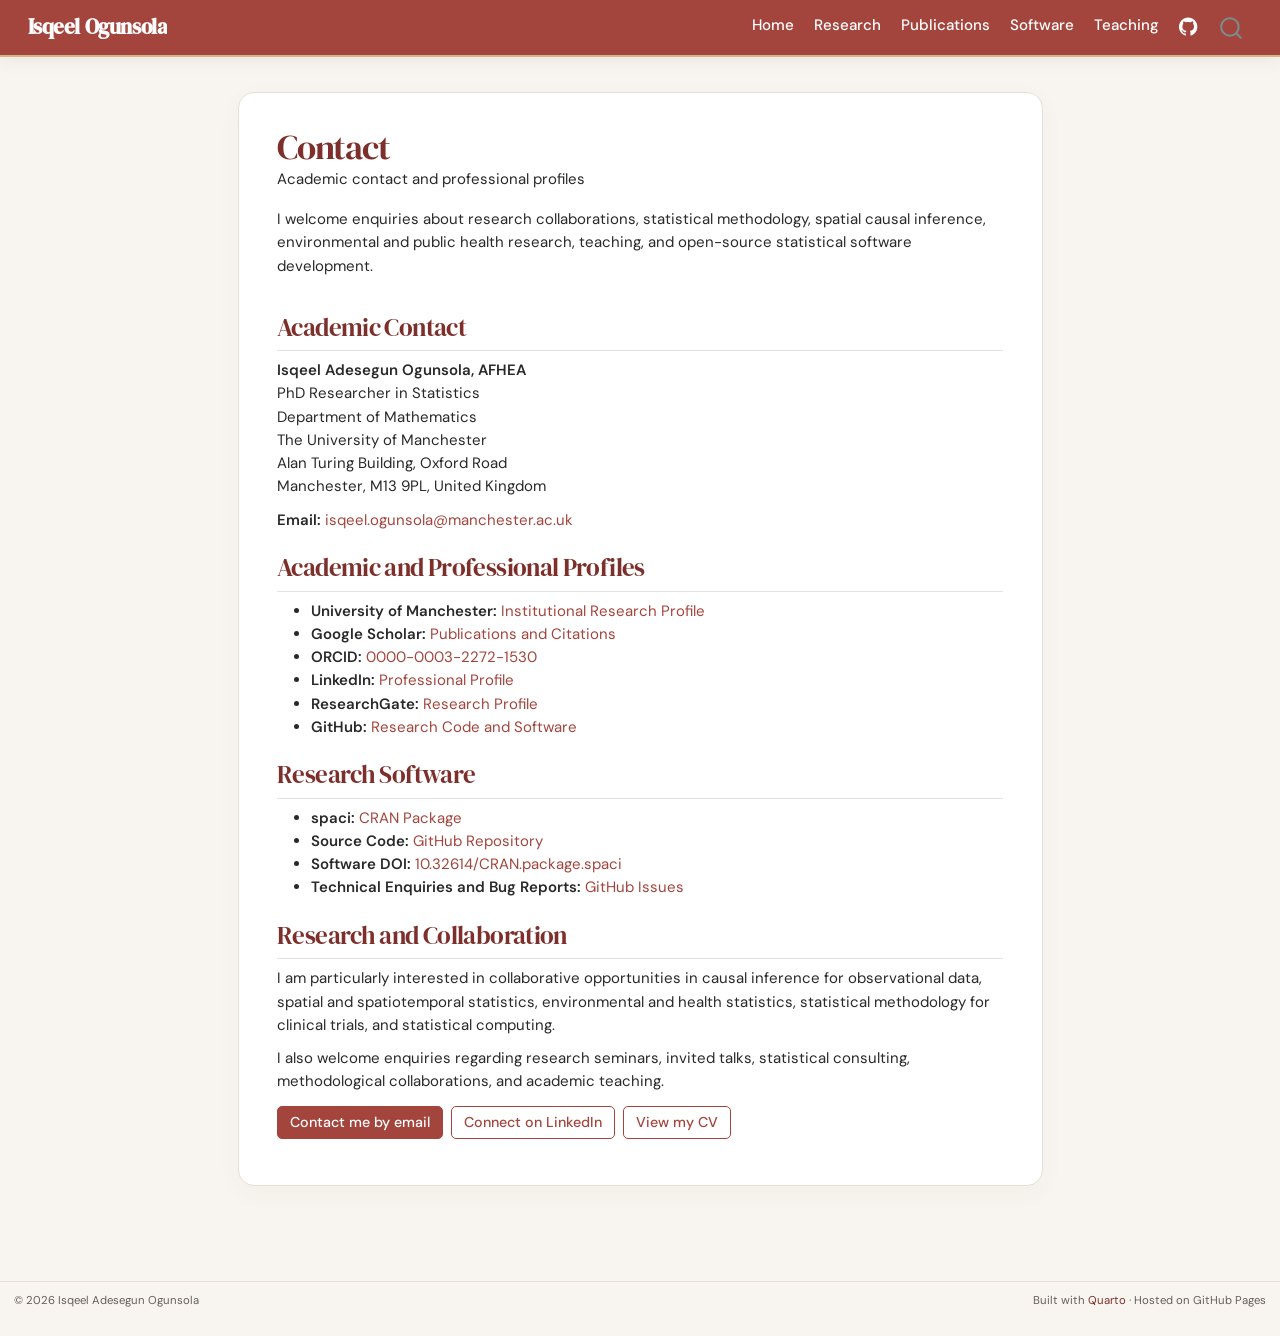
==== commit d44ba646: "Built site for gh-pages" ====
--- a/contact.html
+++ b/contact.html
@@ -96,7 +96,7 @@
   <span class="navbar-toggler-icon"></span>
 </button>
           <div class="collapse navbar-collapse" id="navbarCollapse">
-            <ul class="navbar-nav navbar-nav-scroll me-auto">
+            <ul class="navbar-nav navbar-nav-scroll ms-auto">
   <li class="nav-item">
     <a class="nav-link" href="./index.html"> 
 <span class="menu-text">Home</span></a>
@@ -114,15 +114,9 @@
 <span class="menu-text">Software</span></a>
   </li>  
   <li class="nav-item">
-    <a class="nav-link" href="./teaching.html"> 
+    <a class="nav-link" href="./teaching.html" target="_blank"> 
 <span class="menu-text">Teaching</span></a>
   </li>  
-  <li class="nav-item">
-    <a class="nav-link" href="./assets/Isqeel_Ogunsola_CV.pdf" target="_blank"> 
-<span class="menu-text">CV</span></a>
-  </li>  
-</ul>
-            <ul class="navbar-nav navbar-nav-scroll ms-auto">
   <li class="nav-item compact">
     <a class="nav-link" href="https://github.com/Ogunsolaia"> <i class="bi bi-github" role="img" aria-label="GitHub">
 </i> 
--- a/styles.css
+++ b/styles.css
@@ -263,7 +263,7 @@
 
 .hero-copy p {
   font-size: 1.12rem;
-  max-width: 730px;
+  max-width: 800px;
 
   color: #504842;
 }
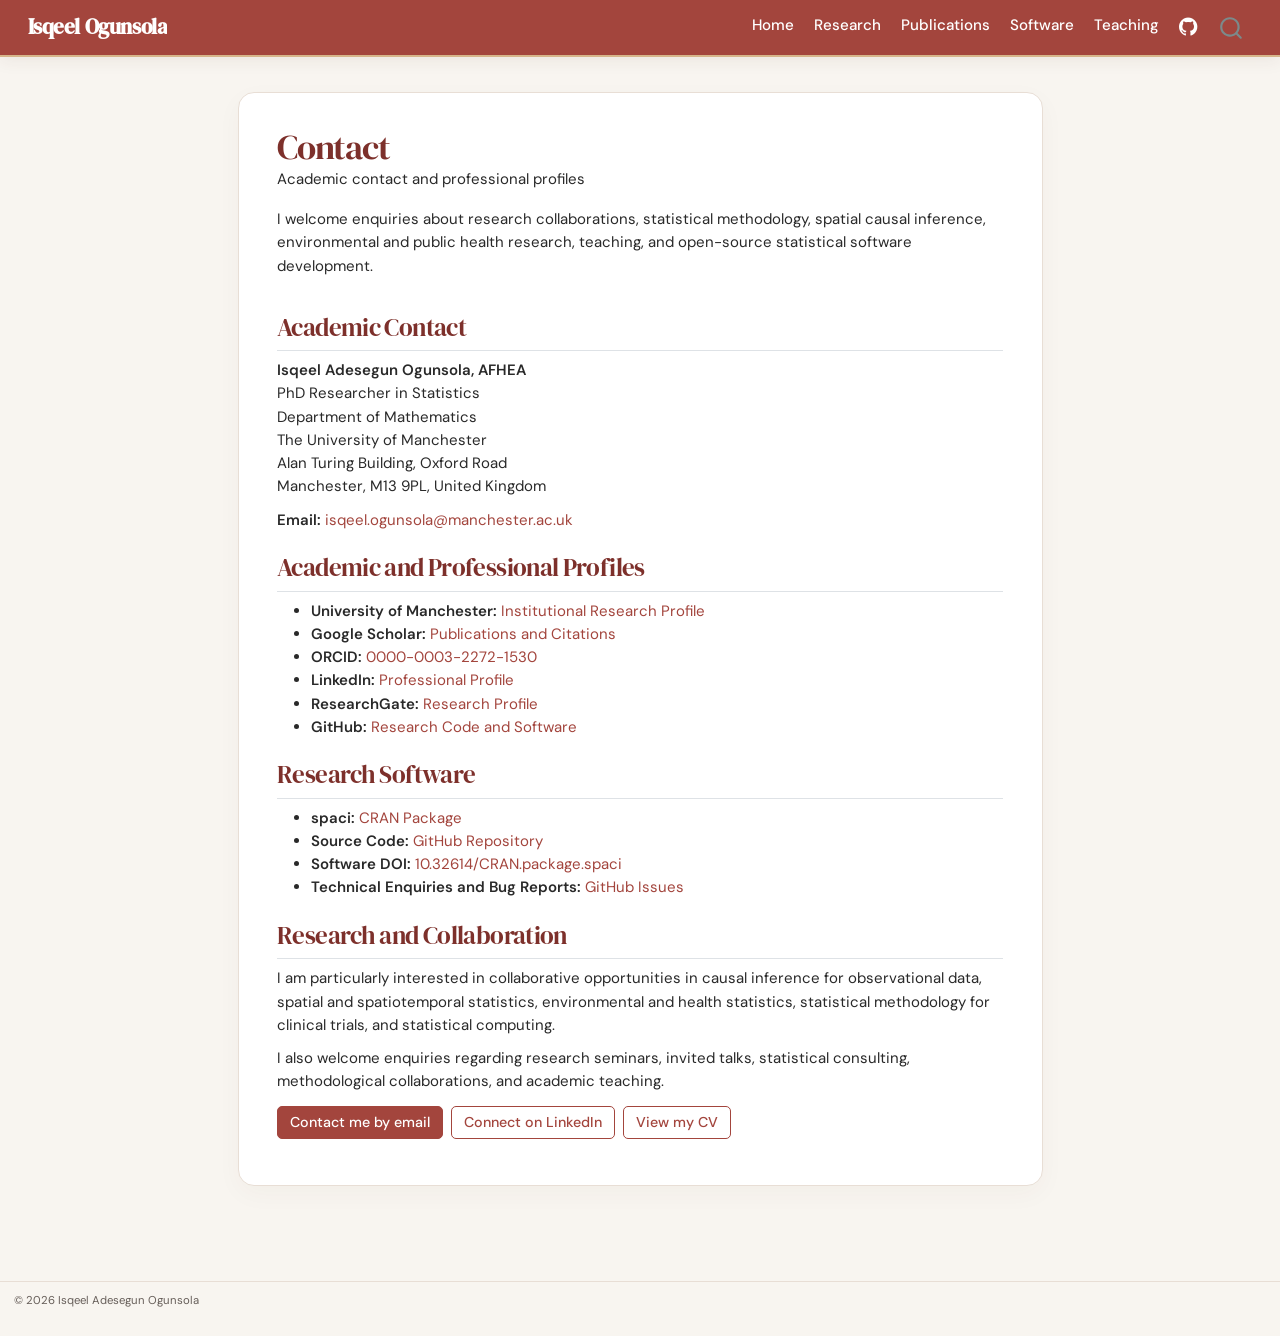
==== commit f32776f8: "Built site for gh-pages" ====
--- a/contact.html
+++ b/contact.html
@@ -617,8 +617,8 @@
       &nbsp;
     </div>
     <div class="nav-footer-right">
-<p>Built with <a href="https://quarto.org/">Quarto</a> · Hosted on GitHub Pages</p>
-</div>
+      &nbsp;
+    </div>
   </div>
 </footer>
 
